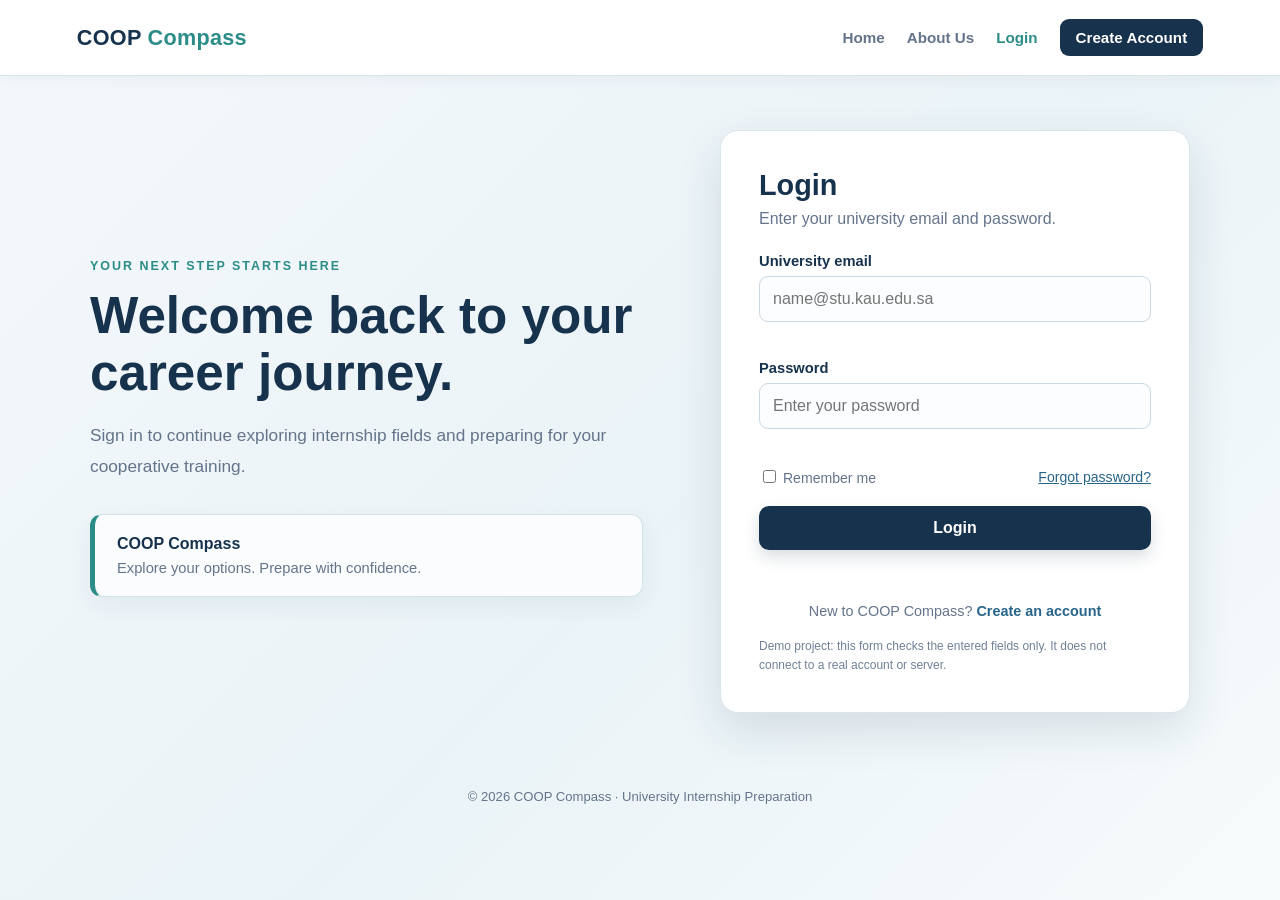
==== COOP-Compass-Jomanah/login.html @ 902839c3 "Add project files." ====
<!DOCTYPE html>
<html lang="en">
<head>
  <meta charset="UTF-8">
  <meta name="viewport" content="width=device-width, initial-scale=1.0">
  <title>Login | COOP Compass</title>
  <link rel="stylesheet" href="css/style.css">
  <script src="js/script.js" defer></script>
</head>
<body>
  <header class="site-header">
    <a class="brand" href="index.html">COOP <span>Compass</span></a>
    <nav class="main-nav" aria-label="Main navigation">
      <a href="index.html">Home</a>
      <a href="about.html">About Us</a>
      <a class="active" href="login.html">Login</a>
      <a class="nav-cta" href="signup.html">Create Account</a>
    </nav>
  </header>

  <main class="auth-layout">
    <section class="auth-intro">
      <p class="eyebrow">YOUR NEXT STEP STARTS HERE</p>
      <h1>Welcome back to your career journey.</h1>
      <p>Sign in to continue exploring internship fields and preparing for your cooperative training.</p>
      <div class="info-card">
        <strong>COOP Compass</strong>
        <span>Explore your options. Prepare with confidence.</span>
      </div>
    </section>

    <section class="form-card" aria-labelledby="login-title">
      <h2 id="login-title">Login</h2>
      <p class="muted">Enter your university email and password.</p>
      <form id="loginForm" novalidate>
        <div class="form-group">
          <label for="loginEmail">University email</label>
          <input type="email" id="loginEmail" name="email" placeholder="name@stu.kau.edu.sa" autocomplete="username" required>
          <small class="field-error" id="loginEmailError"></small>
        </div>
        <div class="form-group">
          <label for="loginPassword">Password</label>
          <input type="password" id="loginPassword" name="password" placeholder="Enter your password" autocomplete="current-password" required>
          <small class="field-error" id="loginPasswordError"></small>
        </div>
        <div class="form-options">
          <label class="check-label"><input type="checkbox" id="rememberMe"> Remember me</label>
          <a href="#login-help" id="forgotLink">Forgot password?</a>
        </div>
        <button class="primary-button" type="submit">Login</button>
        <p class="form-message" id="loginMessage" role="status" aria-live="polite"></p>
      </form>
      <p class="switch-auth">New to COOP Compass? <a href="signup.html">Create an account</a></p>
      <p class="demo-note" id="login-help">Demo project: this form checks the entered fields only. It does not connect to a real account or server.</p>
    </section>
  </main>

  <footer class="site-footer">© 2026 COOP Compass · University Internship Preparation</footer>
</body>
</html>
---- COOP-Compass-Jomanah/css/style.css ----
/* COOP Compass - shared styles for Jomanah's Login and Sign-up pages */
:root {
  --navy: #17324d;
  --blue: #28658a;
  --teal: #2b8c88;
  --ink: #1e293b;
  --muted: #64748b;
  --paper: #f4f8fb;
  --white: #ffffff;
  --line: #dbe5ec;
  --danger: #b42318;
  --success: #16794b;
  --shadow: 0 18px 45px rgba(23, 50, 77, 0.12);
}
* { box-sizing: border-box; }
body {
  margin: 0;
  font-family: Arial, Helvetica, sans-serif;
  color: var(--ink);
  background: linear-gradient(135deg, #f4f8fb 0%, #eaf3f7 55%, #f7fbfc 100%);
  min-height: 100vh;
}
a { color: var(--blue); }
.site-header {
  min-height: 76px;
  padding: 16px clamp(20px, 6vw, 88px);
  display: flex;
  align-items: center;
  justify-content: space-between;
  gap: 24px;
  background: var(--white);
  border-bottom: 1px solid var(--line);
  box-shadow: 0 3px 14px rgba(23, 50, 77, 0.05);
  position: relative;
  z-index: 10; /* layering requirement */
}
.brand {
  color: var(--navy);
  font-size: 1.35rem;
  font-weight: 800;
  letter-spacing: .3px;
  text-decoration: none;
}
.brand span { color: var(--teal); }
.main-nav { display: flex; align-items: center; gap: 22px; flex-wrap: wrap; }
.main-nav a {
  color: var(--muted);
  text-decoration: none;
  font-size: .95rem;
  font-weight: 600;
}
.main-nav a:hover, .main-nav a.active { color: var(--teal); }
.main-nav .nav-cta {
  color: var(--white);
  background: var(--navy);
  padding: 10px 16px;
  border-radius: 9px;
}
.main-nav .nav-cta:hover { color: var(--white); background: var(--blue); }
.auth-layout {
  width: min(1100px, calc(100% - 40px));
  margin: 54px auto;
  display: grid;
  grid-template-columns: 1fr minmax(330px, 470px);
  gap: clamp(32px, 6vw, 80px);
  align-items: center;
}
.signup-layout { align-items: start; }
.auth-intro { padding: 20px 0; }
.eyebrow {
  color: var(--teal);
  font-size: .78rem;
  font-weight: 800;
  letter-spacing: 2px;
}
.auth-intro h1 {
  color: var(--navy);
  font-size: clamp(2.1rem, 4vw, 3.5rem);
  line-height: 1.12;
  margin: 14px 0 18px;
  max-width: 560px;
}
.auth-intro p:not(.eyebrow) {
  color: var(--muted);
  font-size: 1.08rem;
  line-height: 1.8;
  max-width: 520px;
}
.info-card {
  margin-top: 32px;
  padding: 20px 22px;
  border: 1px solid #cfe2e6;
  border-left: 5px solid var(--teal);
  border-radius: 12px;
  background: rgba(255,255,255,.75);
  box-shadow: 0 8px 24px rgba(23,50,77,.06);
  display: grid;
  gap: 7px;
}
.info-card strong { color: var(--navy); }
.info-card span { color: var(--muted); font-size: .92rem; }
.benefit-list { padding-left: 22px; color: var(--muted); line-height: 2.1; }
.form-card {
  background: var(--white);
  border: 1px solid var(--line);
  border-radius: 18px;
  padding: clamp(24px, 4vw, 38px);
  box-shadow: var(--shadow);
  position: relative;
  z-index: 1;
}
.form-card h2 { margin: 0 0 8px; color: var(--navy); font-size: 1.8rem; }
.muted { margin: 0 0 25px; color: var(--muted); }
.form-group { margin-bottom: 17px; }
.form-group label { display: block; margin-bottom: 7px; font-size: .92rem; font-weight: 700; color: var(--navy); }
.form-group input, .form-group select {
  width: 100%;
  min-height: 46px;
  padding: 11px 13px;
  border: 1px solid #cbd8e1;
  border-radius: 9px;
  background: #fbfdfe;
  color: var(--ink);
  font: inherit;
  outline: none;
  transition: border-color .2s, box-shadow .2s;
}
.form-group input:focus, .form-group select:focus {
  border-color: var(--teal);
  box-shadow: 0 0 0 3px rgba(43,140,136,.13);
}
.form-group input.invalid, .form-group select.invalid { border-color: var(--danger); }
.field-error { display: block; min-height: 16px; margin-top: 5px; color: var(--danger); font-size: .78rem; }
.form-options { display: flex; justify-content: space-between; align-items: center; gap: 12px; margin: 4px 0 20px; font-size: .88rem; }
.check-label { color: var(--muted); }
.primary-button {
  width: 100%;
  border: 0;
  border-radius: 10px;
  padding: 13px 18px;
  background: var(--navy);
  color: var(--white);
  font-size: 1rem;
  font-weight: 700;
  cursor: pointer;
  box-shadow: 0 7px 16px rgba(23,50,77,.16);
  transition: transform .2s, background .2s;
}
.primary-button:hover { background: var(--teal); transform: translateY(-1px); }
.form-message { min-height: 20px; margin: 13px 0 0; font-size: .9rem; font-weight: 700; }
.form-message.error { color: var(--danger); }
.form-message.success { color: var(--success); }
.switch-auth { margin: 20px 0 0; text-align: center; color: var(--muted); font-size: .9rem; }
.switch-auth a { font-weight: 700; text-decoration: none; }
.demo-note { margin: 18px 0 0; color: #718096; font-size: .75rem; line-height: 1.55; }
.site-footer { padding: 22px; text-align: center; color: var(--muted); font-size: .82rem; }
@media (max-width: 760px) {
  .site-header { align-items: flex-start; flex-direction: column; }
  .main-nav { gap: 14px; }
  .auth-layout { grid-template-columns: 1fr; margin: 28px auto; }
  .auth-intro { padding-bottom: 0; }
}
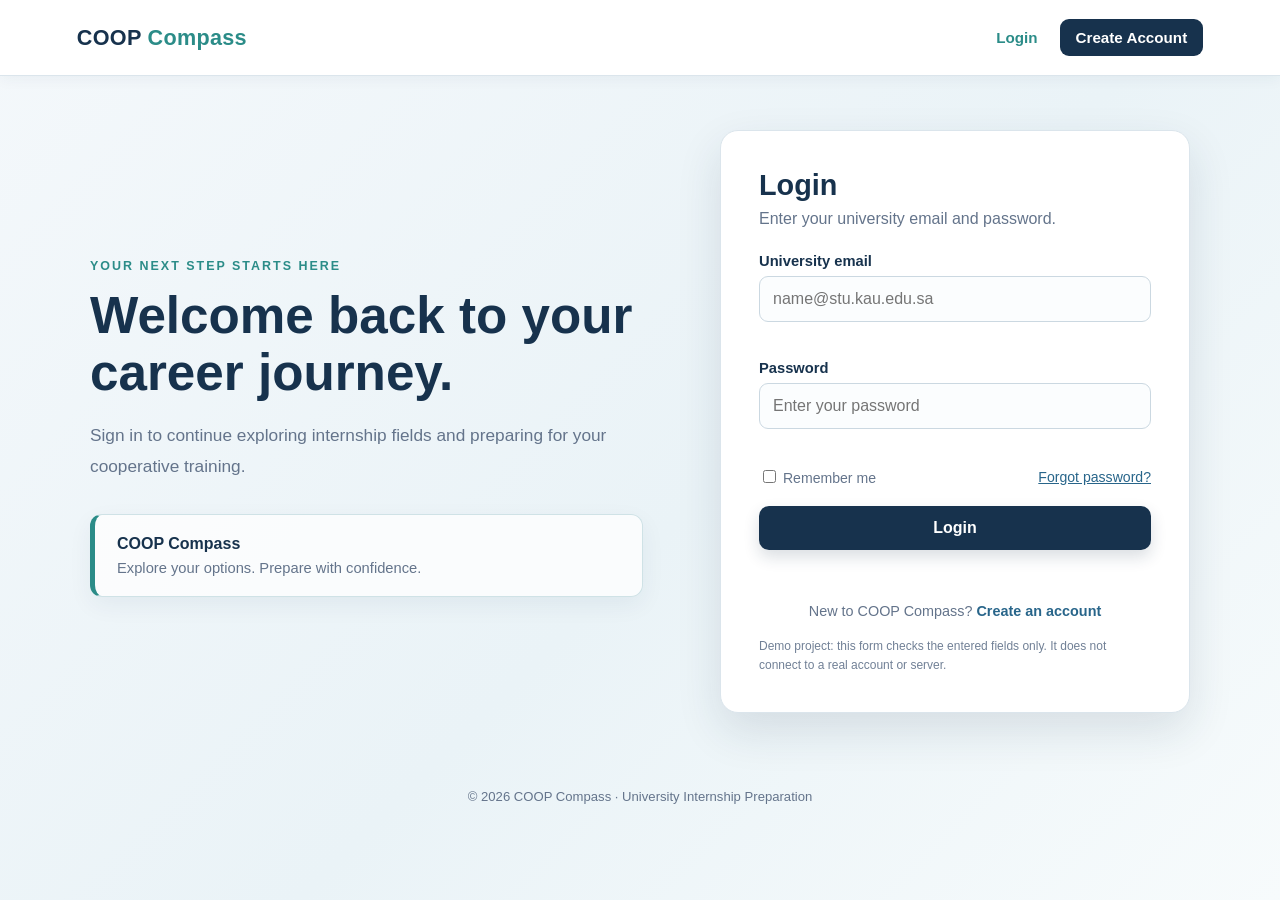
==== commit b5276253: "Fix navigation links in login page" ====
--- a/COOP-Compass-Jomanah/login.html
+++ b/COOP-Compass-Jomanah/login.html
@@ -11,8 +11,7 @@
   <header class="site-header">
     <a class="brand" href="index.html">COOP <span>Compass</span></a>
     <nav class="main-nav" aria-label="Main navigation">
-      <a href="index.html">Home</a>
-      <a href="about.html">About Us</a>
+
       <a class="active" href="login.html">Login</a>
       <a class="nav-cta" href="signup.html">Create Account</a>
     </nav>
